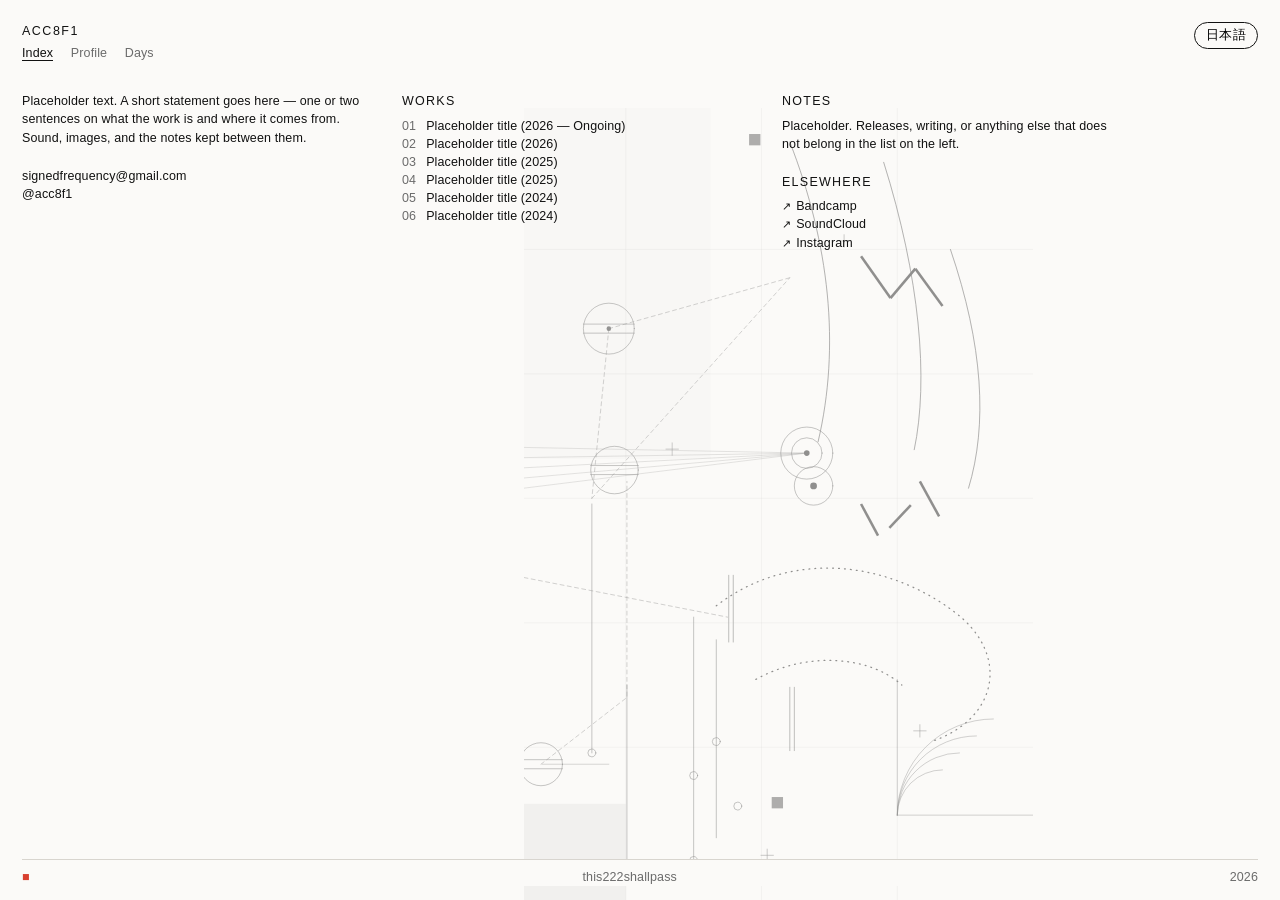
==== index.html @ 1c8e27d0 "acc8f1 — minimal artist page: index, profile, days, EN/JA toggle" ====
<!doctype html>
<html lang="en">
<head>
<meta charset="utf-8">
<meta name="viewport" content="width=device-width, initial-scale=1">
<title>acc8f1</title>
<link rel="stylesheet" href="style.css">
<script>try{document.documentElement.lang=localStorage.getItem("lang")||"en"}catch(e){}</script>
</head>
<body>

<div class="bg"></div>
<button id="lang" type="button">日本語</button>

<header>
  <h1>acc8f1</h1>
  <nav>
    <a href="index.html" aria-current="page"><span class="en">Index</span><span class="ja">インデックス</span></a>
    <a href="profile.html"><span class="en">Profile</span><span class="ja">プロフィール</span></a>
    <a href="days.html"><span class="en">Days</span><span class="ja">日々</span></a>
  </nav>
</header>

<main class="cols">

  <!-- ---------- column 1 : statement + contact ---------- -->
  <section class="col">
    <div>
      <p class="en">Placeholder text. A short statement goes here — one or two
      sentences on what the work is and where it comes from. Sound, images, and
      the notes kept between them.</p>
      <p class="ja">プレースホルダーのテキストです。ここに短いステートメントが入ります。
      作品が何であるか、どこから来たのかについての一、二文。音、イメージ、そしてその間に残される記録。</p>
    </div>

    <div>
      <p>
        <a href="mailto:signedfrequency@gmail.com">signedfrequency@gmail.com</a><br>
        @acc8f1
      </p>
    </div>
  </section>

  <!-- ---------- column 2 : index of works ---------- -->
  <section class="col">
    <h2><span class="en">Works</span><span class="ja">作品</span></h2>
    <ol class="index">
      <li><span class="n">01</span><span class="en">Placeholder title (2026 — Ongoing)</span><span class="ja">仮のタイトル（2026 — 継続中）</span></li>
      <li><span class="n">02</span><span class="en">Placeholder title (2026)</span><span class="ja">仮のタイトル（2026）</span></li>
      <li><span class="n">03</span><span class="en">Placeholder title (2025)</span><span class="ja">仮のタイトル（2025）</span></li>
      <li><span class="n">04</span><span class="en">Placeholder title (2025)</span><span class="ja">仮のタイトル（2025）</span></li>
      <li><span class="n">05</span><span class="en">Placeholder title (2024)</span><span class="ja">仮のタイトル（2024）</span></li>
      <li><span class="n">06</span><span class="en">Placeholder title (2024)</span><span class="ja">仮のタイトル（2024）</span></li>
    </ol>
  </section>

  <!-- ---------- column 3 : notes ---------- -->
  <section class="col">
    <div>
      <h2><span class="en">Notes</span><span class="ja">ノート</span></h2>
      <p class="en">Placeholder. Releases, writing, or anything else that does not
      belong in the list on the left.</p>
      <p class="ja">プレースホルダー。リリース、テキスト、そのほか左のリストに入らないもの。</p>
    </div>

    <div>
      <h2><span class="en">Elsewhere</span><span class="ja">リンク</span></h2>
      <p>
        <a class="arrow" href="#">Bandcamp</a><br>
        <a class="arrow" href="#">SoundCloud</a><br>
        <a class="arrow" href="#">Instagram</a>
      </p>
    </div>
  </section>

</main>

<footer>
  <span class="mark">■</span>
  <span><span class="en">this222shallpass</span><span class="ja">this222shallpass</span></span>
  <span>2026</span>
</footer>

<script src="site.js"></script>
</body>
</html>
---- style.css ----
/* ------------------------------------------------------------------
   acc8f1 — this222shallpass
   one stylesheet for every page. keep it small.
   ------------------------------------------------------------------ */

:root {
  /* swap this one line to change the background drawing */
  --bg-image: url("images/bg-placeholder.svg");

  --paper: #fbfaf8;
  --ink: #111111;
  --ink-soft: #6b6b6b;
  --rule: #d8d5cf;
  --accent: #d8402f;

  --size: 12.5px;
  --lead: 1.45;
  --gap: 22px;
}

* { box-sizing: border-box; }

html, body {
  margin: 0;
  padding: 0;
}

body {
  background: var(--paper);
  color: var(--ink);
  font-family: "Helvetica Neue", Helvetica, Arial, sans-serif;
  font-size: var(--size);
  line-height: var(--lead);
  letter-spacing: 0.01em;
  -webkit-font-smoothing: antialiased;
  min-height: 100vh;
  padding: var(--gap);
  padding-bottom: 90px;
}

/* japanese needs a touch more air */
html[lang="ja"] body {
  font-family: "Hiragino Kaku Gothic ProN", "Yu Gothic", "Helvetica Neue", sans-serif;
  line-height: 1.7;
}

/* ---- the background drawing ------------------------------------- */

.bg {
  position: fixed;
  inset: 0;
  z-index: -1;
  background-image: var(--bg-image);
  background-repeat: no-repeat;
  background-position: 68% 100%;
  background-size: auto 88%;
  opacity: 0.5;
  filter: grayscale(1) contrast(0.9);
  mix-blend-mode: multiply;
  pointer-events: none;
}

/* ---- links ------------------------------------------------------- */

a {
  color: inherit;
  text-decoration: none;
  border-bottom: 1px solid transparent;
}
a:hover { border-bottom-color: var(--ink); }

.arrow::before {
  content: "↗";
  display: inline-block;
  margin-right: 5px;
  font-size: 0.9em;
}

/* ---- language toggle --------------------------------------------- */

#lang {
  position: fixed;
  top: var(--gap);
  right: var(--gap);
  z-index: 10;
  font: inherit;
  background: var(--paper);
  border: 1px solid var(--ink);
  border-radius: 999px;
  padding: 3px 11px 4px;
  cursor: pointer;
  letter-spacing: 0.04em;
}
#lang:hover { background: var(--ink); color: var(--paper); }

/* !important so a later layout rule can never un-hide the wrong language */
html[lang="en"] .ja,
html[lang="ja"] .en { display: none !important; }

/* ---- page frame --------------------------------------------------- */

header {
  margin-bottom: 30px;
}

h1 {
  font-size: var(--size);
  font-weight: 400;
  letter-spacing: 0.12em;
  text-transform: uppercase;
  margin: 0 0 4px;
}

nav {
  margin-top: 3px;
  color: var(--ink-soft);
}
nav a { margin-right: 14px; }
nav a[aria-current="page"] { border-bottom-color: var(--ink); color: var(--ink); }

/* columns — collapse to one on small screens */

.cols {
  display: grid;
  grid-template-columns: repeat(3, minmax(0, 1fr));
  gap: 40px;
  max-width: 1100px;
}

.col > * + * { margin-top: 1.6em; }

h2 {
  font-size: var(--size);
  font-weight: 400;
  letter-spacing: 0.1em;
  text-transform: uppercase;
  margin: 0 0 0.5em;
  color: var(--ink);
}

p { margin: 0 0 0.9em; max-width: 34em; }

/* numbered index list, like a table of works */

ol.index {
  list-style: none;
  margin: 0;
  padding: 0;
}
ol.index li {
  display: flex;
  gap: 10px;
}
ol.index .n {
  color: var(--ink-soft);
  font-variant-numeric: tabular-nums;
  flex: 0 0 auto;
}

dl.meta {
  display: grid;
  grid-template-columns: 6.5em minmax(0, 1fr);
  gap: 2px 12px;
  margin: 0;
}
dl.meta dt { color: var(--ink-soft); }
dl.meta dd { margin: 0; overflow-wrap: anywhere; }

/* ---- days --------------------------------------------------------- */

.days {
  display: grid;
  grid-template-columns: repeat(auto-fill, minmax(210px, 1fr));
  gap: 26px 22px;
  max-width: 1100px;
  margin-top: 6px;
}

.days figure { margin: 0; }

.days img {
  display: block;
  width: 100%;
  height: auto;
  filter: grayscale(1) contrast(0.95);
  transition: filter 0.25s ease;
}
.days a:hover img { filter: none; }
.days a { border-bottom: none; }

.days figcaption {
  margin-top: 6px;
  color: var(--ink-soft);
  font-variant-numeric: tabular-nums;
}
.days figcaption .note { color: var(--ink); display: block; }

.empty { color: var(--ink-soft); }

/* ---- footer ------------------------------------------------------- */

footer {
  position: fixed;
  left: var(--gap);
  right: var(--gap);
  bottom: 14px;
  padding-top: 8px;
  border-top: 1px solid var(--rule);
  background: var(--paper);
  color: var(--ink-soft);
  display: flex;
  justify-content: space-between;
  gap: 14px;
}
footer .mark { color: var(--accent); }

/* ---- narrow desktop / tablet ---------------------------------------- */

@media (max-width: 1000px) and (min-width: 721px) {
  .cols { grid-template-columns: repeat(2, minmax(0, 1fr)); gap: 30px; }
}

/* ---- mobile -------------------------------------------------------- */

@media (max-width: 720px) {
  :root { --size: 13.5px; --gap: 16px; }

  body { padding-bottom: 72px; }

  .cols {
    grid-template-columns: 1fr;
    gap: 26px;
  }

  /* stacked sections get a hairline between them */
  .col + .col {
    border-top: 1px solid var(--rule);
    padding-top: 22px;
  }

  .bg {
    background-position: 55% 100%;
    background-size: auto 62%;
    opacity: 0.32;
  }

  header { margin-bottom: 24px; }
  h1 { margin-bottom: 6px; }
  nav a { margin-right: 12px; line-height: 2; }

  #lang { top: auto; bottom: 12px; right: var(--gap); padding: 5px 13px 6px; }

  footer {
    position: static;
    margin-top: 40px;
    display: block;
  }
  footer > * + * { margin-top: 4px; }

  .days { grid-template-columns: repeat(2, 1fr); gap: 18px 12px; }
  dl.meta { grid-template-columns: 1fr; gap: 0 0; }
  dl.meta dt { margin-top: 8px; }
}

@media (max-width: 330px) {
  .days { grid-template-columns: 1fr; }
}
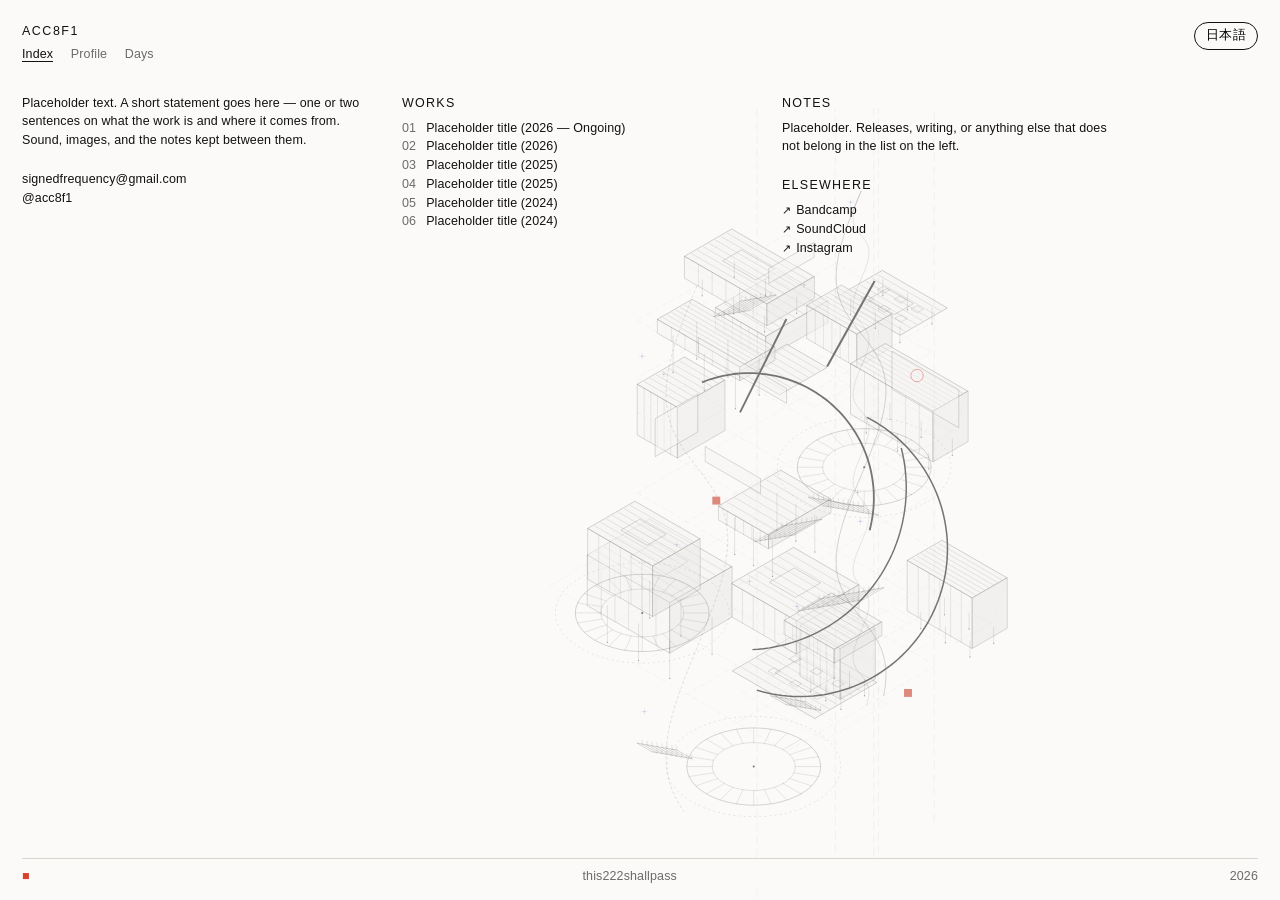
==== commit f910d8ff: "backgrounds: 8 exploded-axonometric variants, one per page" ====
--- a/index.html
+++ b/index.html
@@ -7,7 +7,7 @@
 <link rel="stylesheet" href="style.css">
 <script>try{document.documentElement.lang=localStorage.getItem("lang")||"en"}catch(e){}</script>
 </head>
-<body>
+<body data-page="index">
 
 <div class="bg"></div>
 <button id="lang" type="button">日本語</button>
--- a/style.css
+++ b/style.css
@@ -4,8 +4,8 @@
    ------------------------------------------------------------------ */
 
 :root {
-  /* swap this one line to change the background drawing */
-  --bg-image: url("images/bg-placeholder.svg");
+  /* each page gets its own drawing — see the [data-page] rules below */
+  --bg-image: url("images/bg-01.svg");
 
   --paper: #fbfaf8;
   --ink: #111111;
@@ -14,8 +14,13 @@
   --accent: #d8402f;
 
   --size: 12.5px;
-  --lead: 1.45;
+  --lead: 1.5;
   --gap: 22px;
+
+  /* cjk glyphs fill the em box where latin only reaches x-height, so the
+     same px size reads noticeably larger. shave the japanese a touch so
+     the two languages look like one size. */
+  --ja-scale: 0.95;
 }
 
 * { box-sizing: border-box; }
@@ -28,9 +33,16 @@
 body {
   background: var(--paper);
   color: var(--ink);
-  font-family: "Helvetica Neue", Helvetica, Arial, sans-serif;
+  /* one stack for both languages: latin glyphs always come from Helvetica
+     and only the cjk falls through to Hiragino. keeps every roman word —
+     dates, the email, acc8f1 — identical across the switch. */
+  font-family: "Helvetica Neue", Helvetica, Arial,
+               "Hiragino Kaku Gothic ProN", "Yu Gothic", sans-serif;
   font-size: var(--size);
-  line-height: var(--lead);
+  /* an absolute line box, not a ratio: japanese renders 5% smaller but the
+     lines still land on exactly the same baselines, so a long list does not
+     creep out of alignment when the language flips */
+  line-height: calc(var(--size) * var(--lead));
   letter-spacing: 0.01em;
   -webkit-font-smoothing: antialiased;
   min-height: 100vh;
@@ -38,11 +50,16 @@
   padding-bottom: 90px;
 }
 
-/* japanese needs a touch more air */
+/* the only thing japanese changes is the optical size — same family, same
+   leading, so nothing reflows vertically when you flip the toggle */
 html[lang="ja"] body {
-  font-family: "Hiragino Kaku Gothic ProN", "Yu Gothic", "Helvetica Neue", sans-serif;
-  line-height: 1.7;
-}
+  font-size: calc(var(--size) * var(--ja-scale));
+}
+
+/* one drawing per page. eight are generated; swap the numbers freely. */
+body[data-page="index"]   { --bg-image: url("images/bg-01.svg"); }
+body[data-page="profile"] { --bg-image: url("images/bg-04.svg"); }
+body[data-page="days"]    { --bg-image: url("images/bg-07.svg"); }
 
 /* ---- the background drawing ------------------------------------- */
 
@@ -54,8 +71,8 @@
   background-repeat: no-repeat;
   background-position: 68% 100%;
   background-size: auto 88%;
-  opacity: 0.5;
-  filter: grayscale(1) contrast(0.9);
+  opacity: 0.62;
+  filter: contrast(0.92);
   mix-blend-mode: multiply;
   pointer-events: none;
 }
@@ -104,7 +121,7 @@
 }
 
 h1 {
-  font-size: var(--size);
+  font-size: var(--size); /* pinned — the masthead must not move on switch */
   font-weight: 400;
   letter-spacing: 0.12em;
   text-transform: uppercase;
@@ -130,7 +147,7 @@
 .col > * + * { margin-top: 1.6em; }
 
 h2 {
-  font-size: var(--size);
+  font-size: 1em;
   font-weight: 400;
   letter-spacing: 0.1em;
   text-transform: uppercase;
@@ -241,7 +258,7 @@
   .bg {
     background-position: 55% 100%;
     background-size: auto 62%;
-    opacity: 0.32;
+    opacity: 0.42;
   }
 
   header { margin-bottom: 24px; }
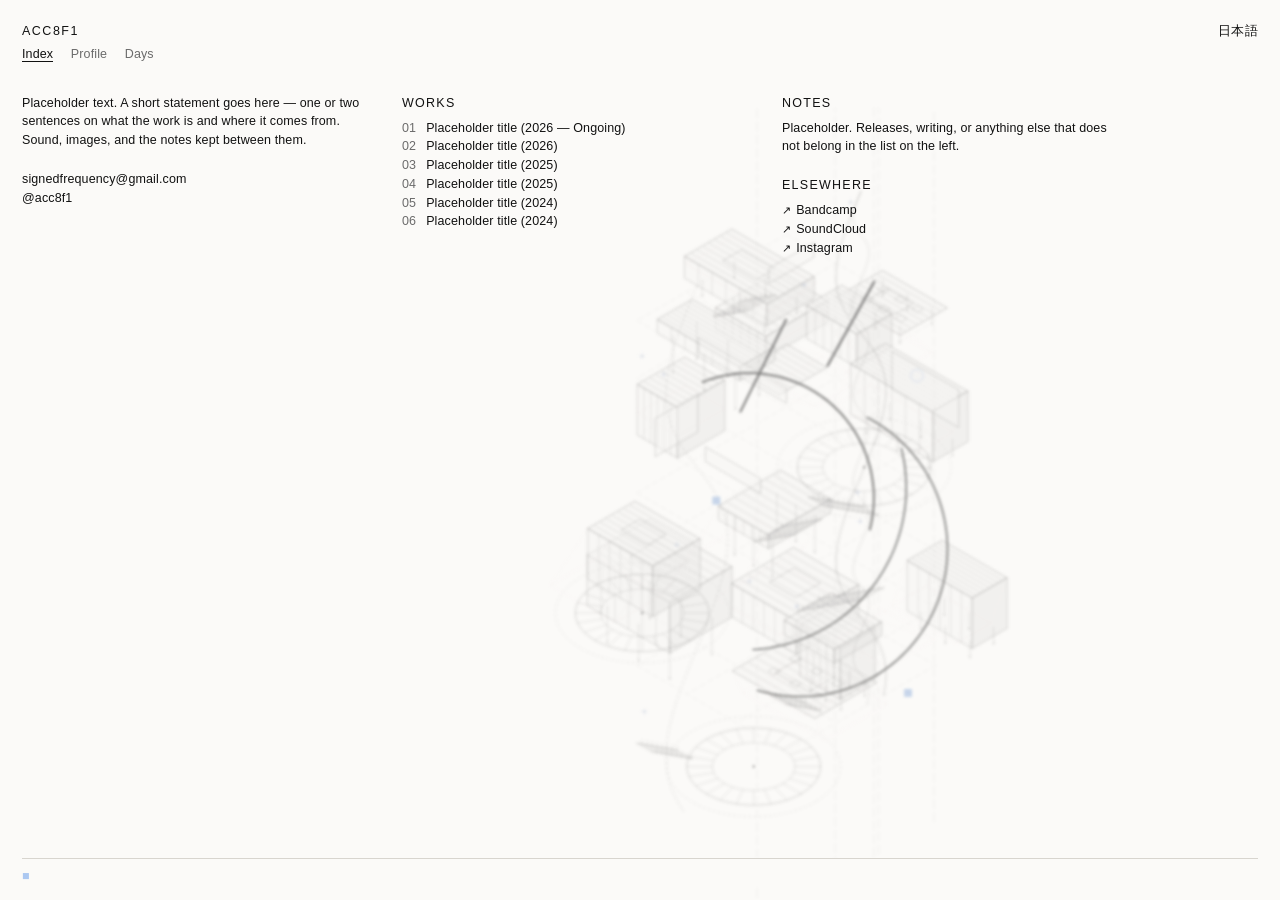
==== commit d308c66d: "accent #acc8f1 throughout; strip footer text; flatten language toggle" ====
--- a/index.html
+++ b/index.html
@@ -77,8 +77,6 @@
 
 <footer>
   <span class="mark">■</span>
-  <span><span class="en">this222shallpass</span><span class="ja">this222shallpass</span></span>
-  <span>2026</span>
 </footer>
 
 <script src="site.js"></script>
--- a/style.css
+++ b/style.css
@@ -11,7 +11,7 @@
   --ink: #111111;
   --ink-soft: #6b6b6b;
   --rule: #d8d5cf;
-  --accent: #d8402f;
+  --accent: #acc8f1;
 
   --size: 12.5px;
   --lead: 1.5;
@@ -72,7 +72,8 @@
   background-position: 68% 100%;
   background-size: auto 88%;
   opacity: 0.62;
-  filter: contrast(0.92);
+  /* softened so the drawing stays scenery and the text stays the subject */
+  filter: blur(1.5px) contrast(0.92);
   mix-blend-mode: multiply;
   pointer-events: none;
 }
@@ -101,14 +102,15 @@
   right: var(--gap);
   z-index: 10;
   font: inherit;
-  background: var(--paper);
-  border: 1px solid var(--ink);
-  border-radius: 999px;
-  padding: 3px 11px 4px;
+  background: none;
+  border: 0;
+  padding: 0;
+  color: var(--ink);
   cursor: pointer;
   letter-spacing: 0.04em;
-}
-#lang:hover { background: var(--ink); color: var(--paper); }
+  transition: color 0.18s ease;
+}
+#lang:hover { color: var(--accent); }
 
 /* !important so a later layout rule can never un-hide the wrong language */
 html[lang="en"] .ja,
@@ -120,8 +122,11 @@
   margin-bottom: 30px;
 }
 
+h1:hover { color: var(--accent); }
+
 h1 {
   font-size: var(--size); /* pinned — the masthead must not move on switch */
+  transition: color 0.18s ease;
   font-weight: 400;
   letter-spacing: 0.12em;
   text-transform: uppercase;
@@ -259,13 +264,14 @@
     background-position: 55% 100%;
     background-size: auto 62%;
     opacity: 0.42;
+    filter: blur(1.1px) contrast(0.92);
   }
 
   header { margin-bottom: 24px; }
   h1 { margin-bottom: 6px; }
   nav a { margin-right: 12px; line-height: 2; }
 
-  #lang { top: auto; bottom: 12px; right: var(--gap); padding: 5px 13px 6px; }
+  #lang { top: auto; bottom: 12px; right: var(--gap); }
 
   footer {
     position: static;
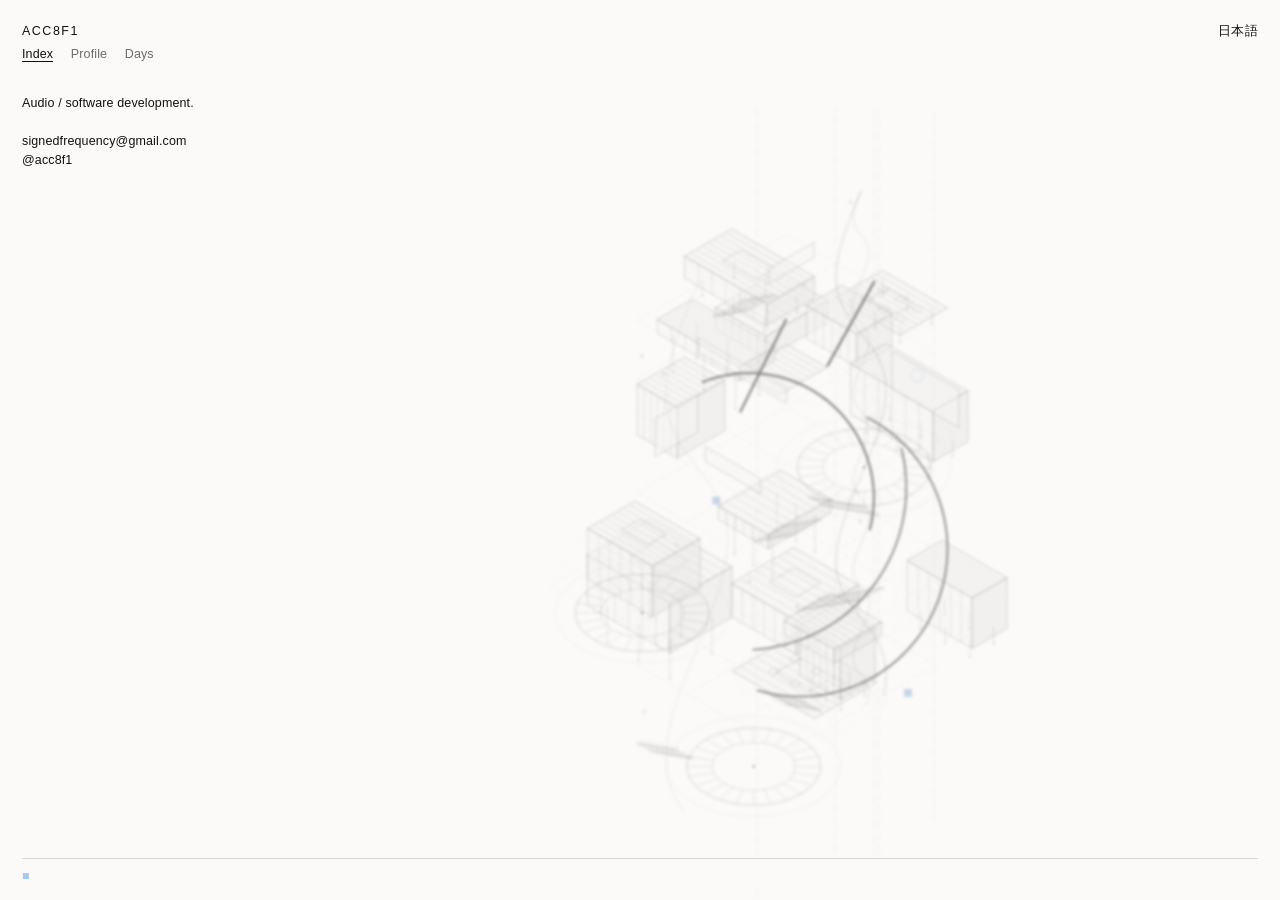
==== commit bb599a23: "real copy for index/profile/days; park unfinished sections" ====
--- a/index.html
+++ b/index.html
@@ -26,11 +26,8 @@
   <!-- ---------- column 1 : statement + contact ---------- -->
   <section class="col">
     <div>
-      <p class="en">Placeholder text. A short statement goes here — one or two
-      sentences on what the work is and where it comes from. Sound, images, and
-      the notes kept between them.</p>
-      <p class="ja">プレースホルダーのテキストです。ここに短いステートメントが入ります。
-      作品が何であるか、どこから来たのかについての一、二文。音、イメージ、そしてその間に残される記録。</p>
+      <p class="en">Audio / software development.</p>
+      <p class="ja">音響 / ソフトウェア開発。</p>
     </div>
 
     <div>
@@ -42,7 +39,7 @@
   </section>
 
   <!-- ---------- column 2 : index of works ---------- -->
-  <section class="col">
+  <section class="col wip">
     <h2><span class="en">Works</span><span class="ja">作品</span></h2>
     <ol class="index">
       <li><span class="n">01</span><span class="en">Placeholder title (2026 — Ongoing)</span><span class="ja">仮のタイトル（2026 — 継続中）</span></li>
@@ -55,7 +52,7 @@
   </section>
 
   <!-- ---------- column 3 : notes ---------- -->
-  <section class="col">
+  <section class="col wip">
     <div>
       <h2><span class="en">Notes</span><span class="ja">ノート</span></h2>
       <p class="en">Placeholder. Releases, writing, or anything else that does not
--- a/style.css
+++ b/style.css
@@ -151,6 +151,10 @@
 
 .col > * + * { margin-top: 1.6em; }
 
+/* parked: still in the markup, just not shown yet.
+   delete the class from the element to bring a section back. */
+.wip { display: none; }
+
 h2 {
   font-size: 1em;
   font-weight: 400;
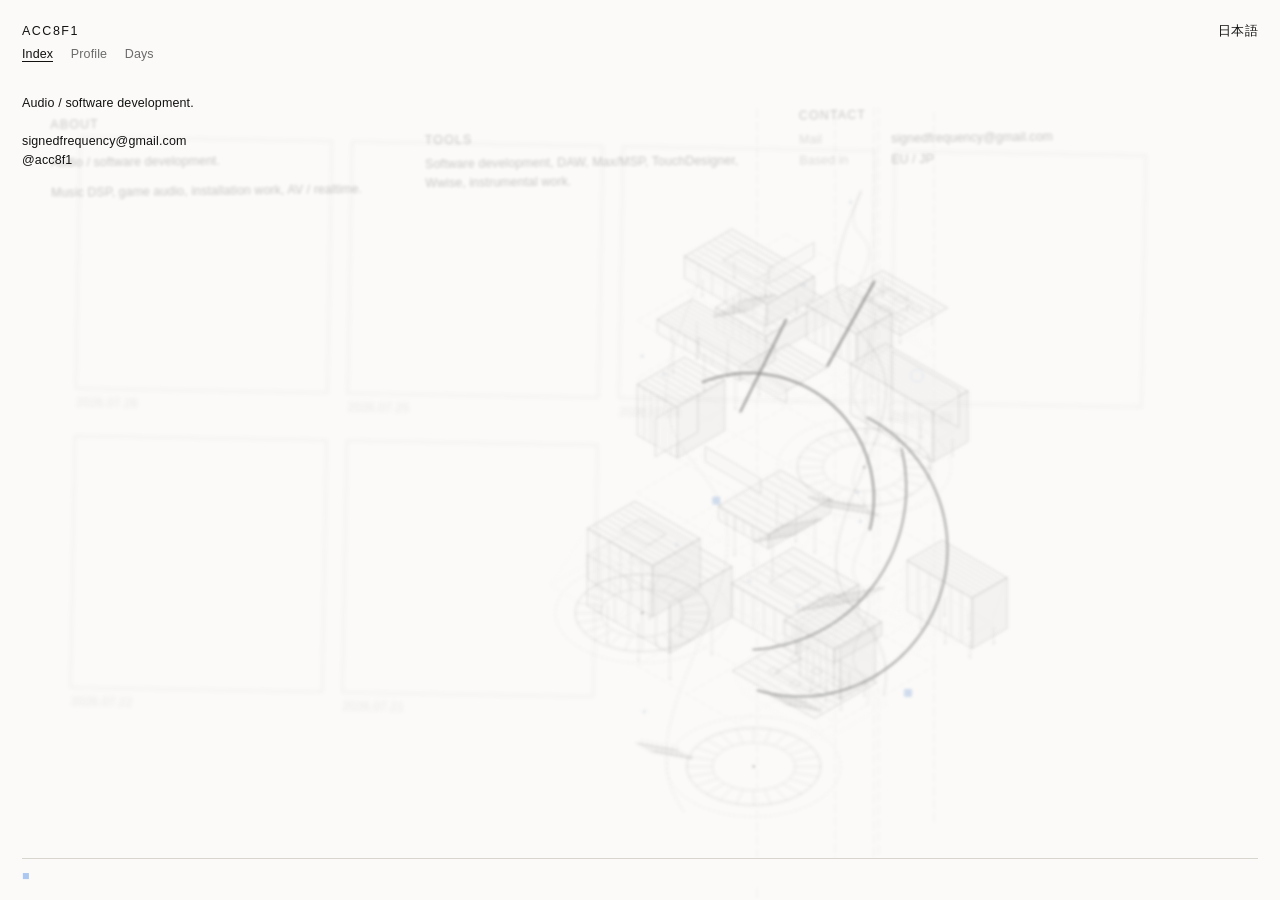
==== commit d3694fc5: "make the stacked version the site; keep the flat one as index-alt" ====
--- a/index.html
+++ b/index.html
@@ -1,13 +1,13 @@
 <!doctype html>
-<html lang="en">
+<html lang="en" class="no-js">
 <head>
 <meta charset="utf-8">
 <meta name="viewport" content="width=device-width, initial-scale=1">
 <title>acc8f1</title>
-<link rel="stylesheet" href="style.css">
+<link rel="stylesheet" href="stack.css">
 <script>try{document.documentElement.lang=localStorage.getItem("lang")||"en"}catch(e){}</script>
 </head>
-<body data-page="index">
+<body>
 
 <div class="bg"></div>
 <button id="lang" type="button">日本語</button>
@@ -15,59 +15,110 @@
 <header>
   <h1>acc8f1</h1>
   <nav>
-    <a href="index.html" aria-current="page"><span class="en">Index</span><span class="ja">インデックス</span></a>
-    <a href="profile.html"><span class="en">Profile</span><span class="ja">プロフィール</span></a>
-    <a href="days.html"><span class="en">Days</span><span class="ja">日々</span></a>
+    <a href="#index"><span class="en">Index</span><span class="ja">インデックス</span></a>
+    <a href="#profile"><span class="en">Profile</span><span class="ja">プロフィール</span></a>
+    <a href="#days"><span class="en">Days</span><span class="ja">日々</span></a>
   </nav>
 </header>
 
-<main class="cols">
+<main class="deck">
 
-  <!-- ---------- column 1 : statement + contact ---------- -->
-  <section class="col">
-    <div>
-      <p class="en">Audio / software development.</p>
-      <p class="ja">音響 / ソフトウェア開発。</p>
-    </div>
+  <!-- =============== sheet 1 : index =============== -->
+  <section class="sheet" data-page="index" data-title="acc8f1">
+    <div class="cols">
+      <div class="col">
+        <div>
+          <p class="en">Audio / software development.</p>
+          <p class="ja">音響 / ソフトウェア開発。</p>
+        </div>
+        <div>
+          <p>
+            <a href="mailto:signedfrequency@gmail.com">signedfrequency@gmail.com</a><br>
+            @acc8f1
+          </p>
+        </div>
+      </div>
 
-    <div>
-      <p>
-        <a href="mailto:signedfrequency@gmail.com">signedfrequency@gmail.com</a><br>
-        @acc8f1
-      </p>
+      <div class="col wip">
+        <h2><span class="en">Works</span><span class="ja">作品</span></h2>
+        <ol class="index">
+          <li><span class="n">01</span><span class="en">Placeholder title (2026 — Ongoing)</span><span class="ja">仮のタイトル（2026 — 継続中）</span></li>
+          <li><span class="n">02</span><span class="en">Placeholder title (2026)</span><span class="ja">仮のタイトル（2026）</span></li>
+          <li><span class="n">03</span><span class="en">Placeholder title (2025)</span><span class="ja">仮のタイトル（2025）</span></li>
+          <li><span class="n">04</span><span class="en">Placeholder title (2025)</span><span class="ja">仮のタイトル（2025）</span></li>
+          <li><span class="n">05</span><span class="en">Placeholder title (2024)</span><span class="ja">仮のタイトル（2024）</span></li>
+          <li><span class="n">06</span><span class="en">Placeholder title (2024)</span><span class="ja">仮のタイトル（2024）</span></li>
+        </ol>
+      </div>
+
+      <div class="col wip">
+        <div>
+          <h2><span class="en">Notes</span><span class="ja">ノート</span></h2>
+          <p class="en">Placeholder. Releases, writing, or anything else that does
+          not belong in the list on the left.</p>
+          <p class="ja">プレースホルダー。リリース、テキスト、そのほか左のリストに入らないもの。</p>
+        </div>
+        <div>
+          <h2><span class="en">Elsewhere</span><span class="ja">リンク</span></h2>
+          <p>
+            <a class="arrow" href="#">Bandcamp</a><br>
+            <a class="arrow" href="#">SoundCloud</a><br>
+            <a class="arrow" href="#">Instagram</a>
+          </p>
+        </div>
+      </div>
     </div>
   </section>
 
-  <!-- ---------- column 2 : index of works ---------- -->
-  <section class="col wip">
-    <h2><span class="en">Works</span><span class="ja">作品</span></h2>
-    <ol class="index">
-      <li><span class="n">01</span><span class="en">Placeholder title (2026 — Ongoing)</span><span class="ja">仮のタイトル（2026 — 継続中）</span></li>
-      <li><span class="n">02</span><span class="en">Placeholder title (2026)</span><span class="ja">仮のタイトル（2026）</span></li>
-      <li><span class="n">03</span><span class="en">Placeholder title (2025)</span><span class="ja">仮のタイトル（2025）</span></li>
-      <li><span class="n">04</span><span class="en">Placeholder title (2025)</span><span class="ja">仮のタイトル（2025）</span></li>
-      <li><span class="n">05</span><span class="en">Placeholder title (2024)</span><span class="ja">仮のタイトル（2024）</span></li>
-      <li><span class="n">06</span><span class="en">Placeholder title (2024)</span><span class="ja">仮のタイトル（2024）</span></li>
-    </ol>
+  <!-- =============== sheet 2 : profile =============== -->
+  <section class="sheet" data-page="profile" data-title="acc8f1 — Profile">
+    <div class="cols">
+      <div class="col">
+        <h2><span class="en">About</span><span class="ja">について</span></h2>
+        <div>
+          <p class="en">Audio / software development.</p>
+          <p class="en">Music DSP, game audio, installation work, AV / realtime.</p>
+          <p class="ja">音響 / ソフトウェア開発。</p>
+          <p class="ja">音楽 DSP、ゲームオーディオ、インスタレーション、AV / リアルタイム。</p>
+        </div>
+      </div>
+
+      <div class="col">
+        <div class="wip">
+          <h2><span class="en">Selected</span><span class="ja">主な活動</span></h2>
+          <p class="en">Placeholder — 2026, City<br>
+          Placeholder — 2025, City<br>
+          Placeholder — 2025, City<br>
+          Placeholder — 2024, City</p>
+          <p class="ja">プレースホルダー — 2026年、都市<br>
+          プレースホルダー — 2025年、都市<br>
+          プレースホルダー — 2025年、都市<br>
+          プレースホルダー — 2024年、都市</p>
+        </div>
+        <div>
+          <h2><span class="en">Tools</span><span class="ja">道具</span></h2>
+          <p class="en">Software development, DAW, Max/MSP, TouchDesigner, Wwise,
+          instrumental work.</p>
+          <p class="ja">ソフトウェア開発、DAW、Max/MSP、TouchDesigner、Wwise、楽器演奏・作曲。</p>
+        </div>
+      </div>
+
+      <div class="col">
+        <h2><span class="en">Contact</span><span class="ja">連絡先</span></h2>
+        <dl class="meta">
+          <dt><span class="en">Mail</span><span class="ja">メール</span></dt>
+          <dd><a href="mailto:signedfrequency@gmail.com">signedfrequency@gmail.com</a></dd>
+
+          <dt><span class="en">Based in</span><span class="ja">拠点</span></dt>
+          <dd>EU / JP</dd>
+        </dl>
+      </div>
+    </div>
   </section>
 
-  <!-- ---------- column 3 : notes ---------- -->
-  <section class="col wip">
-    <div>
-      <h2><span class="en">Notes</span><span class="ja">ノート</span></h2>
-      <p class="en">Placeholder. Releases, writing, or anything else that does not
-      belong in the list on the left.</p>
-      <p class="ja">プレースホルダー。リリース、テキスト、そのほか左のリストに入らないもの。</p>
-    </div>
-
-    <div>
-      <h2><span class="en">Elsewhere</span><span class="ja">リンク</span></h2>
-      <p>
-        <a class="arrow" href="#">Bandcamp</a><br>
-        <a class="arrow" href="#">SoundCloud</a><br>
-        <a class="arrow" href="#">Instagram</a>
-      </p>
-    </div>
+  <!-- =============== sheet 3 : days =============== -->
+  <section class="sheet" data-page="days" data-title="acc8f1 — Days">
+    <div class="days" id="days-grid"></div>
   </section>
 
 </main>
@@ -76,6 +127,7 @@
   <span class="mark">■</span>
 </footer>
 
-<script src="site.js"></script>
+<script src="days.js"></script>
+<script src="stack.js"></script>
 </body>
 </html>
--- a/stack.css
+++ b/stack.css
@@ -0,0 +1,353 @@
+/* ------------------------------------------------------------------
+   acc8f1 — stacked-sheet variant.
+   all three pages live in the dom at once. the active one is on top
+   and in flow; the others sit underneath, offset and rotated, so the
+   background of every page is the rest of the site.
+   ------------------------------------------------------------------ */
+
+:root {
+  --bg-image: url("images/bg-01.svg");
+
+  --paper: #fbfaf8;
+  --ink: #111111;
+  --ink-soft: #6b6b6b;
+  --rule: #d8d5cf;
+  --accent: #acc8f1;
+
+  --size: 12.5px;
+  --lead: 1.5;
+  --gap: 22px;
+
+  /* cjk glyphs fill the em box where latin only reaches x-height, so the
+     same px size reads noticeably larger. shave the japanese a touch so
+     the two languages look like one size. */
+  --ja-scale: 0.95;
+
+  /* the shuffle */
+  --ease: cubic-bezier(0.22, 0.68, 0.16, 1);
+  --dur: 420ms;
+}
+
+* { box-sizing: border-box; }
+
+html, body { margin: 0; padding: 0; overflow-x: hidden; }
+
+body {
+  background: var(--paper);
+  color: var(--ink);
+  /* one stack for both languages: latin glyphs always come from Helvetica
+     and only the cjk falls through to Hiragino. keeps every roman word —
+     dates, the email, acc8f1 — identical across the switch. */
+  font-family: "Helvetica Neue", Helvetica, Arial,
+               "Hiragino Kaku Gothic ProN", "Yu Gothic", sans-serif;
+  font-size: var(--size);
+  /* an absolute line box, not a ratio: japanese renders 5% smaller but the
+     lines still land on exactly the same baselines, so a long list does not
+     creep out of alignment when the language flips */
+  line-height: calc(var(--size) * var(--lead));
+  letter-spacing: 0.01em;
+  -webkit-font-smoothing: antialiased;
+  min-height: 100vh;
+  padding: var(--gap);
+  padding-bottom: 90px;
+  overflow-x: hidden; /* the offset sheets stick out to the right */
+}
+
+/* the only thing japanese changes is the optical size — same family, same
+   leading, so nothing reflows vertically when you flip the toggle */
+html[lang="ja"] body {
+  font-size: calc(var(--size) * var(--ja-scale));
+}
+
+/* the drawing changes with the sheet on top, so shuffling the deck
+   shuffles the background too */
+html[data-page="index"]   { --bg-image: url("images/bg-01.svg"); }
+html[data-page="profile"] { --bg-image: url("images/bg-04.svg"); }
+html[data-page="days"]    { --bg-image: url("images/bg-07.svg"); }
+
+/* ---- the ink drawing: bottom-most sheet in the stack -------------- */
+
+.bg {
+  position: fixed;
+  inset: 0;
+  z-index: -1;
+  background-image: var(--bg-image);
+  background-repeat: no-repeat;
+  background-position: 68% 100%;
+  background-size: auto 88%;
+  opacity: 0.52;
+  /* softened so the drawing stays scenery and the text stays the subject */
+  filter: blur(1.5px) contrast(0.92);
+  mix-blend-mode: multiply;
+  pointer-events: none;
+}
+
+/* ---- links, headings, shared bits --------------------------------- */
+
+a { color: inherit; text-decoration: none; border-bottom: 1px solid transparent; }
+a:hover { border-bottom-color: var(--ink); }
+
+.arrow::before {
+  content: "↗";
+  display: inline-block;
+  margin-right: 5px;
+  font-size: 0.9em;
+}
+
+h1:hover { color: var(--accent); }
+
+h1 {
+  font-size: var(--size); /* pinned — the masthead must not move on switch */
+  transition: color 0.18s ease;
+  font-weight: 400;
+  letter-spacing: 0.12em;
+  text-transform: uppercase;
+  margin: 0 0 4px;
+}
+
+/* parked: still in the markup, just not shown yet.
+   delete the class from the element to bring a section back. */
+.wip { display: none; }
+
+h2 {
+  font-size: 1em;
+  font-weight: 400;
+  letter-spacing: 0.1em;
+  text-transform: uppercase;
+  margin: 0 0 0.5em;
+}
+
+p { margin: 0 0 0.9em; max-width: 34em; }
+
+/* ---- language toggle ---------------------------------------------- */
+
+#lang {
+  position: fixed;
+  top: var(--gap);
+  right: var(--gap);
+  z-index: 30;
+  font: inherit;
+  background: none;
+  border: 0;
+  padding: 0;
+  color: var(--ink);
+  cursor: pointer;
+  letter-spacing: 0.04em;
+  transition: color 0.18s ease;
+}
+#lang:hover { color: var(--accent); }
+
+html[lang="en"] .ja,
+html[lang="ja"] .en { display: none !important; }
+
+/* ---- masthead + nav (outside the deck, never shuffles) ------------- */
+
+header {
+  position: relative;
+  z-index: 20;
+  margin-bottom: 30px;
+}
+
+nav { margin-top: 3px; color: var(--ink-soft); }
+nav a { margin-right: 14px; }
+nav a[aria-current="page"] { border-bottom-color: var(--ink); color: var(--ink); }
+
+/* ---- the deck ------------------------------------------------------ */
+
+.deck { position: relative; }
+
+.sheet {
+  /* inactive sheets are lifted out of flow and pushed back */
+  position: absolute;
+  top: 0;
+  left: 0;
+  width: 100%;
+  transform-origin: 12% 0%;
+  transition:
+    transform var(--dur) var(--ease),
+    opacity var(--dur) var(--ease),
+    filter var(--dur) var(--ease);
+}
+
+/* the active sheet stays in flow, so it sets the page height */
+.sheet.is-active {
+  position: relative;
+  z-index: 10;
+  transform: none;
+  opacity: 1;
+  filter: none;
+  pointer-events: auto;
+}
+
+.sheet[data-depth="1"] {
+  z-index: 5;
+  transform: translate(26px, 20px) rotate(-0.7deg) scale(0.985);
+  opacity: 0.22;
+  /* enough blur that the words stop being readable — half-legible text
+     underneath pulls the eye far harder than a soft grey mass does */
+  filter: blur(1.4px);
+  pointer-events: none;
+}
+
+.sheet[data-depth="2"] {
+  z-index: 1;
+  transform: translate(54px, 40px) rotate(1deg) scale(0.968);
+  opacity: 0.14;
+  filter: blur(2.4px);
+  pointer-events: none;
+}
+
+/* mid-shuffle the outgoing sheet lifts before it settles */
+.sheet.is-leaving { z-index: 8; }
+
+/* ---- page content -------------------------------------------------- */
+
+.cols {
+  display: grid;
+  grid-template-columns: repeat(3, minmax(0, 1fr));
+  gap: 40px;
+  max-width: 1100px;
+}
+
+.col > * + * { margin-top: 1.6em; }
+
+ol.index { list-style: none; margin: 0; padding: 0; }
+ol.index li { display: flex; gap: 10px; }
+ol.index .n {
+  color: var(--ink-soft);
+  font-variant-numeric: tabular-nums;
+  flex: 0 0 auto;
+}
+
+dl.meta {
+  display: grid;
+  grid-template-columns: 6.5em minmax(0, 1fr);
+  gap: 2px 12px;
+  margin: 0;
+}
+dl.meta dt { color: var(--ink-soft); }
+dl.meta dd { margin: 0; overflow-wrap: anywhere; }
+
+/* ---- days ---------------------------------------------------------- */
+
+.days {
+  display: grid;
+  grid-template-columns: repeat(auto-fill, minmax(210px, 1fr));
+  gap: 26px 22px;
+  max-width: 1100px;
+  margin-top: 6px;
+}
+
+.days figure { margin: 0; }
+.days a { border-bottom: none; display: block; }
+
+.days img {
+  display: block;
+  width: 100%;
+  height: auto;
+  filter: grayscale(1) contrast(0.95);
+  transition: filter 0.25s ease, opacity var(--dur) var(--ease);
+}
+.days a:hover img { filter: none; }
+
+.days figcaption {
+  margin-top: 6px;
+  color: var(--ink-soft);
+  font-variant-numeric: tabular-nums;
+}
+.days figcaption .note { color: var(--ink); display: block; }
+
+/* underneath, the photos would read as grey slabs — so drop them to
+   empty frames and keep only the outline and the date */
+.sheet:not(.is-active) .days a {
+  outline: 1px solid var(--ink-soft);
+  outline-offset: 0;
+}
+.sheet:not(.is-active) .days img { opacity: 0; }
+
+.empty { color: var(--ink-soft); }
+
+/* ---- footer -------------------------------------------------------- */
+
+footer {
+  position: fixed;
+  left: var(--gap);
+  right: var(--gap);
+  bottom: 14px;
+  z-index: 20;
+  padding-top: 8px;
+  border-top: 1px solid var(--rule);
+  background: var(--paper);
+  color: var(--ink-soft);
+  display: flex;
+  justify-content: space-between;
+  gap: 14px;
+}
+footer .mark { color: var(--accent); }
+
+/* ---- narrow desktop ------------------------------------------------ */
+
+@media (max-width: 1000px) and (min-width: 721px) {
+  .cols { grid-template-columns: repeat(2, minmax(0, 1fr)); gap: 30px; }
+}
+
+/* ---- mobile --------------------------------------------------------- */
+
+@media (max-width: 720px) {
+  :root { --size: 13.5px; --gap: 16px; }
+
+  body { padding-bottom: 72px; }
+
+  .cols { grid-template-columns: 1fr; gap: 26px; }
+  .col + .col { border-top: 1px solid var(--rule); padding-top: 22px; }
+
+  .bg {
+    background-position: 55% 100%;
+    background-size: auto 62%;
+    opacity: 0.4;
+    filter: blur(1.1px) contrast(0.92);
+  }
+
+  /* a phone is one dense column — two sheets of ghost text underneath it
+     stops reading as paper and starts reading as a printing fault. keep
+     one, push it clear of the text column, and bury the other entirely. */
+  .sheet[data-depth="1"] {
+    transform: translate(34px, 26px) rotate(-0.6deg) scale(0.99);
+    opacity: 0.11;
+    filter: blur(1.2px);
+  }
+  .sheet[data-depth="2"] { opacity: 0; }
+
+  header { margin-bottom: 24px; }
+  h1 { margin-bottom: 6px; }
+  nav a { margin-right: 12px; line-height: 2; }
+
+  #lang { top: auto; bottom: 12px; right: var(--gap); }
+
+  footer { position: static; margin-top: 40px; display: block; }
+
+  .days { grid-template-columns: repeat(2, 1fr); gap: 18px 12px; }
+  dl.meta { grid-template-columns: 1fr; }
+  dl.meta dt { margin-top: 8px; }
+}
+
+@media (max-width: 330px) {
+  .days { grid-template-columns: 1fr; }
+}
+
+/* ---- no js: lay the sheets out normally instead of stacking -------- */
+
+.no-js .sheet {
+  position: relative;
+  transform: none;
+  opacity: 1;
+  filter: none;
+  pointer-events: auto;
+  margin-bottom: 40px;
+}
+
+/* ---- reduced motion ------------------------------------------------ */
+
+@media (prefers-reduced-motion: reduce) {
+  .sheet { transition: opacity 1ms linear; }
+}
